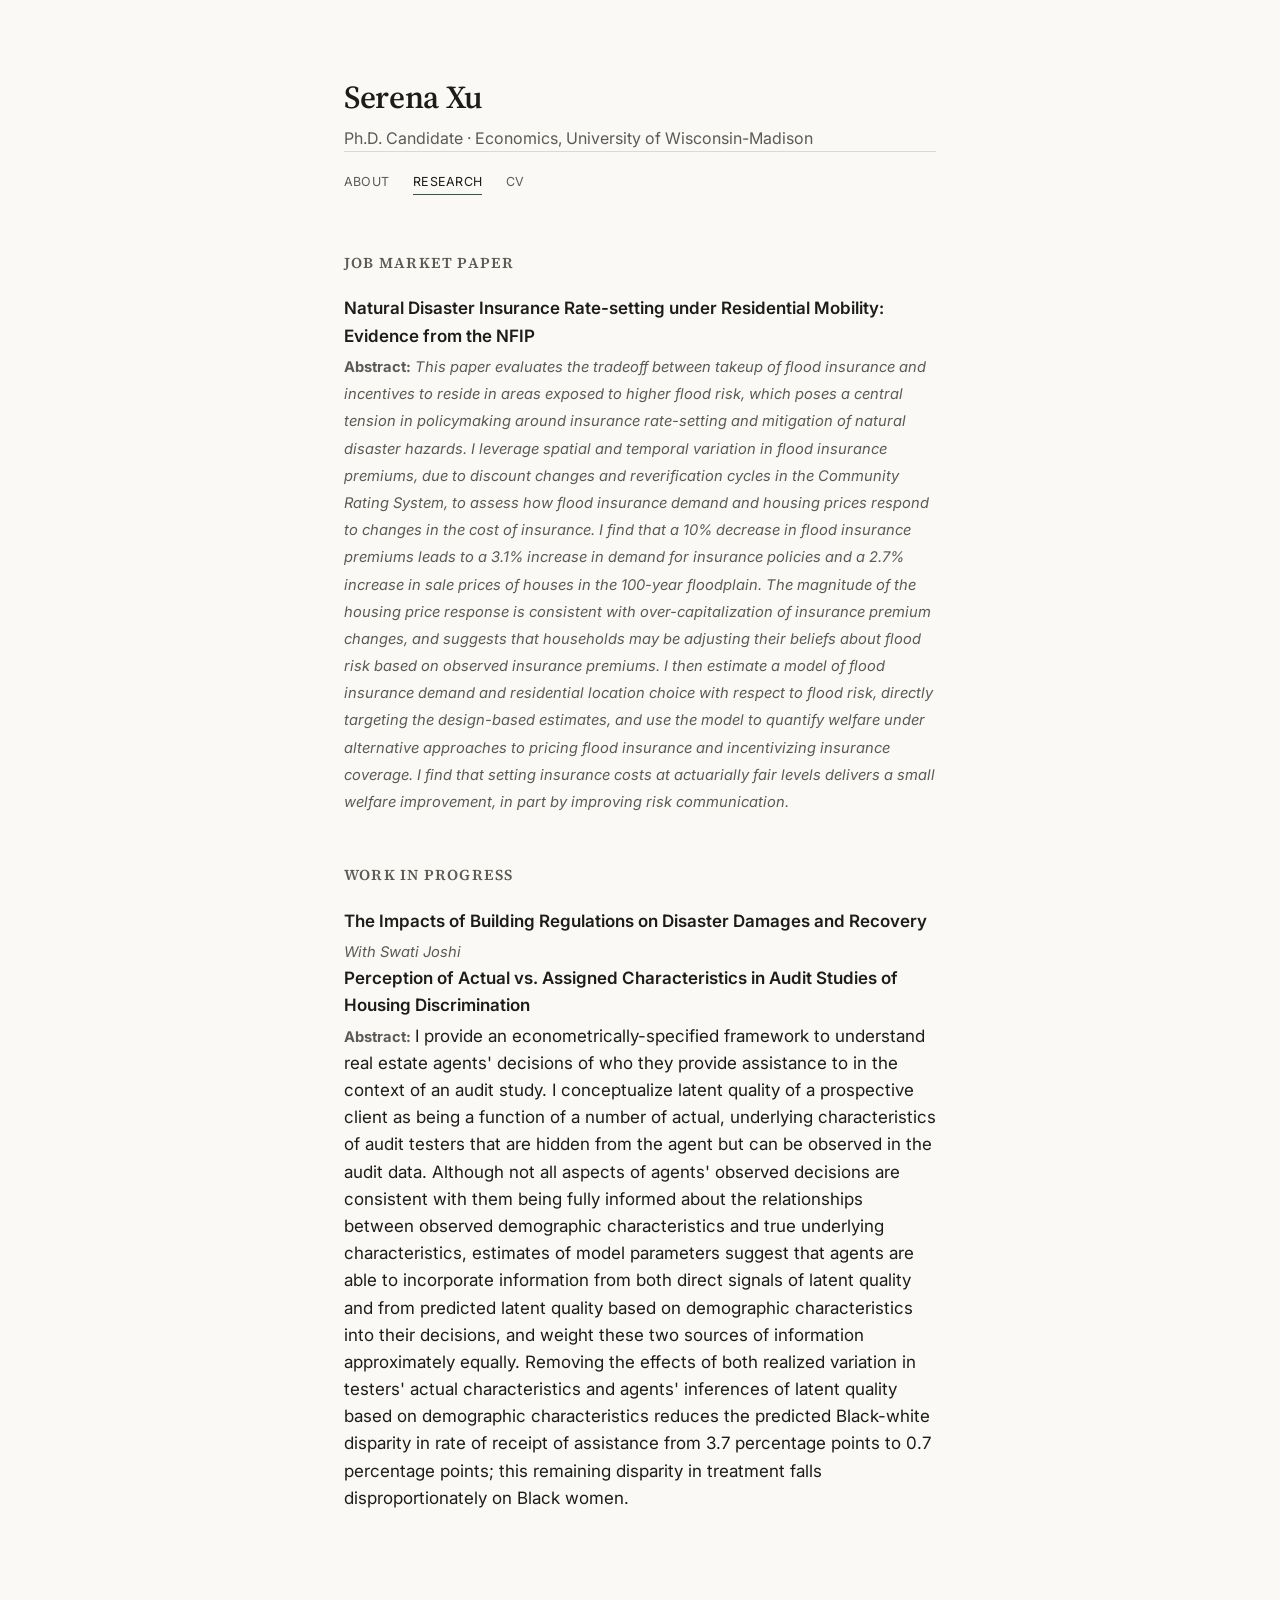
==== research.html @ d0fb4e81 "Add files via upload" ====
<!DOCTYPE html>
<html lang="en">
<head>
<meta charset="UTF-8">
<meta name="viewport" content="width=device-width, initial-scale=1.0">
<title>Research — Serena Xu</title>
<link rel="preconnect" href="https://fonts.googleapis.com">
<link rel="preconnect" href="https://fonts.gstatic.com" crossorigin>
<link href="https://fonts.googleapis.com/css2?family=Source+Serif+4:wght@400;600&family=Inter:wght@400;500&display=swap" rel="stylesheet">
<link rel="stylesheet" href="style.css">
</head>
<body>
<div class="wrap">

  <header class="site-header">
    <h1>Serena Xu</h1>
    <p class="role">Ph.D. Candidate · Economics, University of Wisconsin-Madison</p>
    <nav class="site-nav">
      <a href="index.html">About</a>
      <a href="research.html" aria-current="page">Research</a>
      <a href="cv.pdf">CV</a>
    </nav>
  </header>

  <section>
    <h2 class="section-title">Job Market Paper</h2>
    <ul class="pub-list">
      <div>
        <span class="pub-title">Natural Disaster Insurance Rate-setting under Residential Mobility: Evidence from the NFIP</span>
        <span class="pub-meta"><strong>Abstract:</strong> <em>This paper evaluates the tradeoff between takeup of flood insurance and incentives to reside in areas exposed to higher flood risk, which poses a central tension in policymaking around insurance rate-setting and mitigation of natural disaster hazards. I leverage spatial and temporal variation in flood insurance premiums, due to discount changes and reverification cycles in the Community Rating System, to assess how flood insurance demand and housing prices respond to changes in the cost of insurance. I find that a 10% decrease in flood insurance premiums leads to a 3.1% increase in demand for insurance policies and a 2.7% increase in sale prices of houses in the 100-year floodplain. The magnitude of the housing price response is consistent with over-capitalization of insurance premium changes, and suggests that households may be adjusting their beliefs about flood risk based on observed insurance premiums. I then estimate a model of flood insurance demand and residential location choice with respect to flood risk, directly targeting the design-based estimates, and use the model to quantify welfare under alternative approaches to pricing flood insurance and incentivizing insurance coverage. I find that setting insurance costs at actuarially fair levels delivers a small welfare improvement, in part by improving risk communication.</em></span>
        <!-- <div class="pub-links">
          <a href="#">PDF</a>
        </div> -->
      </div>
  </section>

  <section>
    <h2 class="section-title">Work In Progress</h2>
    <ul class="pub-list">
      <div>
        <span class="pub-title">The Impacts of Building Regulations on Disaster Damages and Recovery</span>
        <span class="pub-meta"><em>With Swati Joshi</em></span>
      </div>

      <div>
        <span class="pub-title">Perception of Actual vs. Assigned Characteristics in Audit Studies of Housing Discrimination</span>
        <span class="pub-meta"><strong>Abstract:</strong> <em></em></span>
        I provide an econometrically-specified framework to understand real estate agents' decisions of who they provide assistance to in the context of an audit study. I conceptualize latent quality of a prospective client as being a function of a number of actual, underlying characteristics of audit testers that are hidden from the agent but can be observed in the audit data. Although not all aspects of agents' observed decisions are consistent with them being fully informed about the relationships between observed demographic characteristics and true underlying characteristics, estimates of model parameters suggest that agents are able to incorporate information from both direct signals of latent quality and from predicted latent quality based on demographic characteristics into their decisions, and weight these two sources of information approximately equally. Removing the effects of both realized variation in testers' actual characteristics and agents' inferences of latent quality based on demographic characteristics reduces the predicted Black-white disparity in rate of receipt of assistance from 3.7 percentage points to 0.7 percentage points; this remaining disparity in treatment falls disproportionately on Black women.
      </div>
  </section>

</div>
</body>
</html>
---- style.css ----
/* ============================================
   Academic site — minimal template
   Edit the values below to change the whole look.
   ============================================ */

:root {
  --bg: #faf9f6;
  --ink: #1c1c1a;
  --ink-soft: #5c5a54;
  --rule: #ddd9d0;
  --accent: #3d5245; /* used sparingly: links, hover, one rule */

  --serif: "Source Serif 4", Georgia, "Times New Roman", serif;
  --sans: "Inter", -apple-system, BlinkMacSystemFont, "Segoe UI", sans-serif;

  --measure: 640px;
}

@media (prefers-color-scheme: dark) {
  :root {
    --bg: #16160f;
    --ink: #e9e7e0;
    --ink-soft: #a6a397;
    --rule: #33322a;
    --accent: #8fae9c;
  }
}

* { box-sizing: border-box; }

html { -webkit-text-size-adjust: 100%; }

body {
  margin: 0;
  background: var(--bg);
  color: var(--ink);
  font-family: var(--sans);
  font-size: 17px;
  line-height: 1.6;
  -webkit-font-smoothing: antialiased;
}

a {
  color: var(--ink);
  text-decoration: underline;
  text-decoration-color: var(--rule);
  text-underline-offset: 3px;
  transition: color 0.15s ease, text-decoration-color 0.15s ease;
}

a:hover, a:focus-visible {
  color: var(--accent);
  text-decoration-color: var(--accent);
}

a:focus-visible, button:focus-visible {
  outline: 2px solid var(--accent);
  outline-offset: 3px;
}

.wrap {
  max-width: var(--measure);
  margin: 0 auto;
  padding: 4.5rem 1.5rem 6rem;
}

/* ---- Header / identity ---- */

.site-header {
  margin-bottom: 3.5rem;
}

.site-header .identity {
  display: flex;
  align-items: center;
  gap: 1.5rem;
  margin-bottom: 1.25rem;
}

.site-header .headshot {
  width: 92px;
  height: 92px;
  border-radius: 8px;
  object-fit: cover;
  flex-shrink: 0;
  background: var(--rule);
}

.site-header h1 {
  font-family: var(--serif);
  font-weight: 600;
  font-size: 2rem;
  margin: 0 0 0.15rem;
  letter-spacing: -0.01em;
}

.site-header .role {
  color: var(--ink-soft);
  font-size: 1rem;
  margin: 0;
}

nav.site-nav {
  display: flex;
  gap: 1.5rem;
  font-size: 0.9rem;
  padding-top: 1.25rem;
  border-top: 1px solid var(--rule);
}

nav.site-nav a {
  text-decoration: none;
  color: var(--ink-soft);
  letter-spacing: 0.02em;
  text-transform: uppercase;
  font-size: 0.78rem;
}

nav.site-nav a:hover,
nav.site-nav a[aria-current="page"] {
  color: var(--ink);
}

nav.site-nav a[aria-current="page"] {
  border-bottom: 1px solid var(--accent);
  padding-bottom: 2px;
}

/* ---- Section rhythm ---- */

section { margin-bottom: 3rem; }

h2.section-title {
  font-family: var(--serif);
  font-size: 0.95rem;
  font-weight: 600;
  text-transform: uppercase;
  letter-spacing: 0.08em;
  color: var(--ink-soft);
  margin: 0 0 1.25rem;
}

p { margin: 0 0 1rem; }

/* ---- Publications list ---- */

.pub-list {
  list-style: none;
  margin: 0;
  padding: 0;
}

.pub-list li {
  padding: 1rem 0;
  border-top: 1px solid var(--rule);
  display: grid;
  grid-template-columns: 3.4rem 1fr;
  gap: 1rem;
}

.pub-list li:last-child { border-bottom: 1px solid var(--rule); }

.pub-year {
  font-family: var(--serif);
  color: var(--ink-soft);
  font-size: 0.9rem;
  padding-top: 0.15rem;
}

.pub-title {
  font-weight: 600;
  display: block;
  margin-bottom: 0.2rem;
}

.pub-meta {
  color: var(--ink-soft);
  font-size: 0.92rem;
}

.pub-links {
  font-size: 0.85rem;
  margin-top: 0.35rem;
}

.pub-links a { margin-right: 1rem; }

/* ---- CV / timeline blocks ---- */

.entry {
  padding: 1rem 0;
  border-top: 1px solid var(--rule);
  display: grid;
  grid-template-columns: 6.5rem 1fr;
  gap: 1rem;
}

.entry:last-child { border-bottom: 1px solid var(--rule); }

.entry-date {
  color: var(--ink-soft);
  font-size: 0.88rem;
  padding-top: 0.1rem;
}

.entry-title { font-weight: 600; margin: 0 0 0.15rem; }
.entry-org { color: var(--ink-soft); font-size: 0.95rem; margin: 0; }

/* ---- Contact / footer ---- */

.contact-list {
  list-style: none;
  margin: 0;
  padding: 0;
  font-size: 0.95rem;
}

.contact-list li { margin-bottom: 0.4rem; }
.contact-list span {
  display: inline-block;
  width: 5.5rem;
  color: var(--ink-soft);
}

footer.site-footer {
  margin-top: 4rem;
  padding-top: 1.5rem;
  border-top: 1px solid var(--rule);
  color: var(--ink-soft);
  font-size: 0.82rem;
}

/* ---- Utility ---- */

.download-btn {
  display: inline-block;
  border: 1px solid var(--ink);
  padding: 0.5rem 1rem;
  font-size: 0.85rem;
  text-decoration: none;
  margin-top: 0.5rem;
}

.download-btn:hover {
  background: var(--ink);
  color: var(--bg);
}

@media (max-width: 480px) {
  .wrap { padding: 3rem 1.25rem 4rem; }
  .pub-list li, .entry { grid-template-columns: 1fr; gap: 0.25rem; }
  nav.site-nav { flex-wrap: wrap; row-gap: 0.5rem; }
  .site-header .identity { gap: 1rem; }
  .site-header .headshot { width: 72px; height: 72px; }
}

@media (prefers-reduced-motion: reduce) {
  * { transition: none !important; }
}
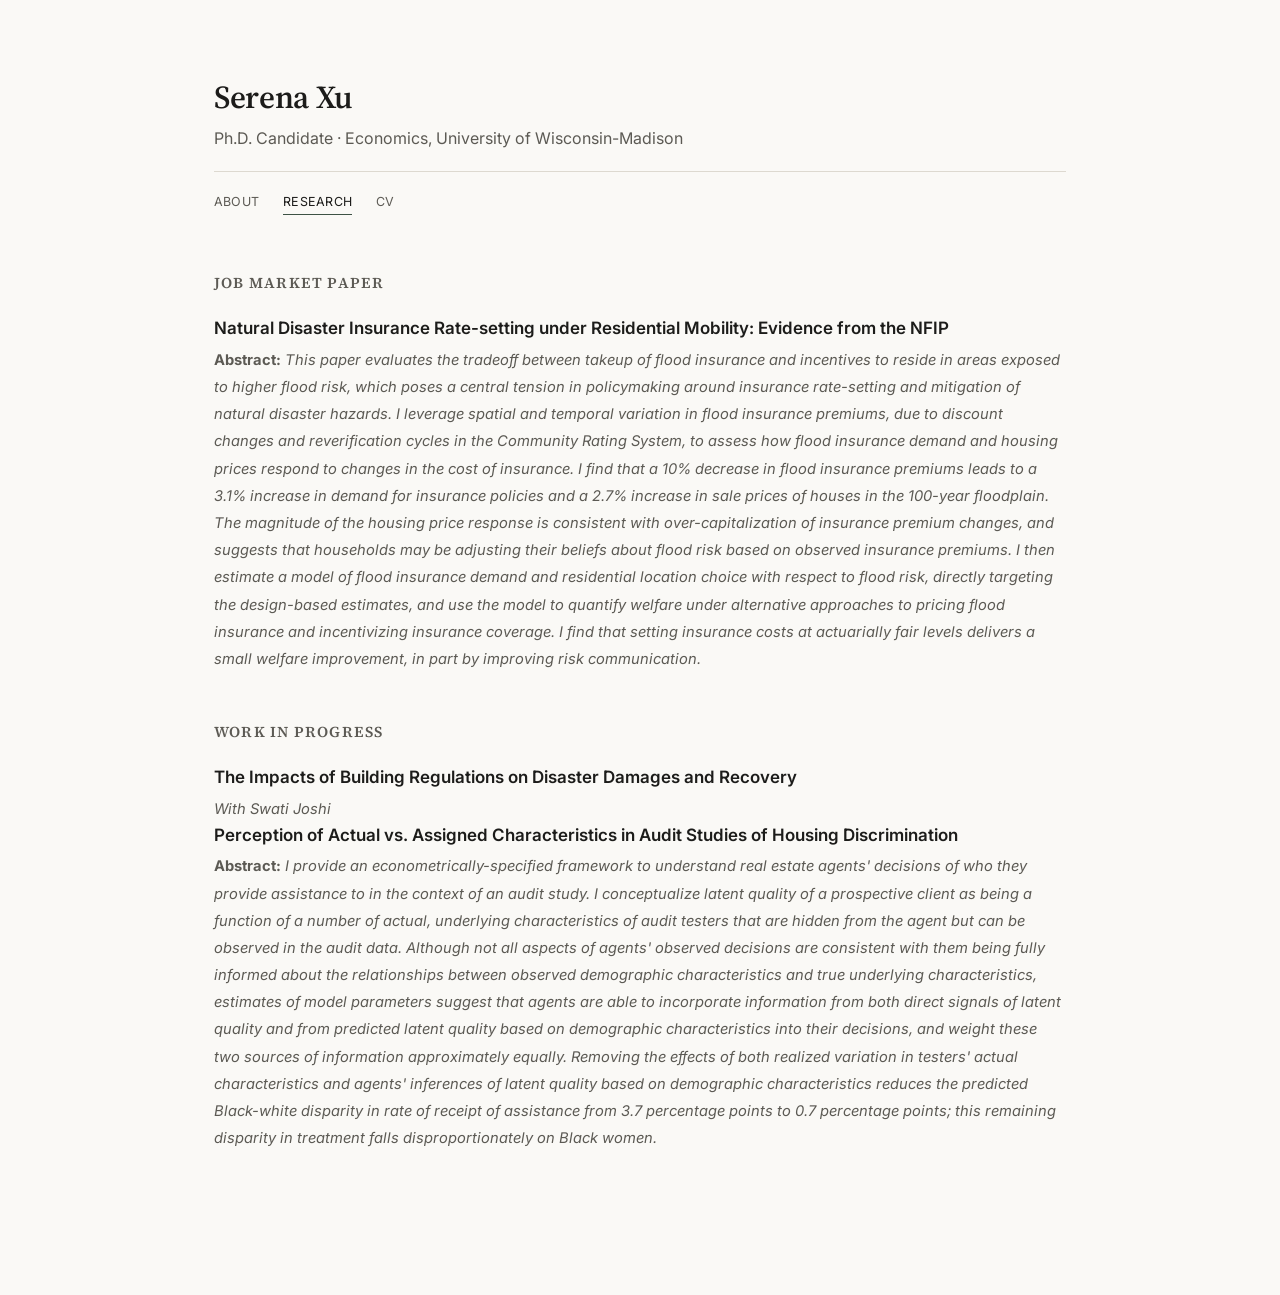
==== commit ab9a4ad1: "Add files via upload" ====
--- a/research.html
+++ b/research.html
@@ -18,7 +18,7 @@
     <nav class="site-nav">
       <a href="index.html">About</a>
       <a href="research.html" aria-current="page">Research</a>
-      <a href="cv.pdf">CV</a>
+      <a href="CV.pdf">CV</a>
     </nav>
   </header>
 
@@ -44,8 +44,8 @@
 
       <div>
         <span class="pub-title">Perception of Actual vs. Assigned Characteristics in Audit Studies of Housing Discrimination</span>
-        <span class="pub-meta"><strong>Abstract:</strong> <em></em></span>
-        I provide an econometrically-specified framework to understand real estate agents' decisions of who they provide assistance to in the context of an audit study. I conceptualize latent quality of a prospective client as being a function of a number of actual, underlying characteristics of audit testers that are hidden from the agent but can be observed in the audit data. Although not all aspects of agents' observed decisions are consistent with them being fully informed about the relationships between observed demographic characteristics and true underlying characteristics, estimates of model parameters suggest that agents are able to incorporate information from both direct signals of latent quality and from predicted latent quality based on demographic characteristics into their decisions, and weight these two sources of information approximately equally. Removing the effects of both realized variation in testers' actual characteristics and agents' inferences of latent quality based on demographic characteristics reduces the predicted Black-white disparity in rate of receipt of assistance from 3.7 percentage points to 0.7 percentage points; this remaining disparity in treatment falls disproportionately on Black women.
+        <span class="pub-meta"><strong>Abstract:</strong> <em>I provide an econometrically-specified framework to understand real estate agents' decisions of who they provide assistance to in the context of an audit study. I conceptualize latent quality of a prospective client as being a function of a number of actual, underlying characteristics of audit testers that are hidden from the agent but can be observed in the audit data. Although not all aspects of agents' observed decisions are consistent with them being fully informed about the relationships between observed demographic characteristics and true underlying characteristics, estimates of model parameters suggest that agents are able to incorporate information from both direct signals of latent quality and from predicted latent quality based on demographic characteristics into their decisions, and weight these two sources of information approximately equally. Removing the effects of both realized variation in testers' actual characteristics and agents' inferences of latent quality based on demographic characteristics reduces the predicted Black-white disparity in rate of receipt of assistance from 3.7 percentage points to 0.7 percentage points; this remaining disparity in treatment falls disproportionately on Black women.</em></span>
+        
       </div>
   </section>
 
--- a/style.css
+++ b/style.css
@@ -13,7 +13,7 @@
   --serif: "Source Serif 4", Georgia, "Times New Roman", serif;
   --sans: "Inter", -apple-system, BlinkMacSystemFont, "Segoe UI", sans-serif;
 
-  --measure: 640px;
+  --measure: 900px;
 }
 
 @media (prefers-color-scheme: dark) {
@@ -70,22 +70,6 @@
   margin-bottom: 3.5rem;
 }
 
-.site-header .identity {
-  display: flex;
-  align-items: center;
-  gap: 1.5rem;
-  margin-bottom: 1.25rem;
-}
-
-.site-header .headshot {
-  width: 92px;
-  height: 92px;
-  border-radius: 8px;
-  object-fit: cover;
-  flex-shrink: 0;
-  background: var(--rule);
-}
-
 .site-header h1 {
   font-family: var(--serif);
   font-weight: 600;
@@ -97,7 +81,7 @@
 .site-header .role {
   color: var(--ink-soft);
   font-size: 1rem;
-  margin: 0;
+  margin: 0 0 1.25rem;
 }
 
 nav.site-nav {
@@ -129,6 +113,23 @@
 /* ---- Section rhythm ---- */
 
 section { margin-bottom: 3rem; }
+
+.about-block {
+  display: flex;
+  gap: 2.25rem;
+  align-items: flex-start;
+}
+
+.about-photo {
+  width: 220px;
+  height: 275px;
+  object-fit: cover;
+  border-radius: 6px;
+  flex-shrink: 0;
+  background: var(--rule);
+}
+
+.about-text { min-width: 0; }
 
 h2.section-title {
   font-family: var(--serif);
@@ -250,8 +251,8 @@
   .wrap { padding: 3rem 1.25rem 4rem; }
   .pub-list li, .entry { grid-template-columns: 1fr; gap: 0.25rem; }
   nav.site-nav { flex-wrap: wrap; row-gap: 0.5rem; }
-  .site-header .identity { gap: 1rem; }
-  .site-header .headshot { width: 72px; height: 72px; }
+  .about-block { flex-direction: column; gap: 1.25rem; }
+  .about-photo { width: 140px; height: 175px; }
 }
 
 @media (prefers-reduced-motion: reduce) {
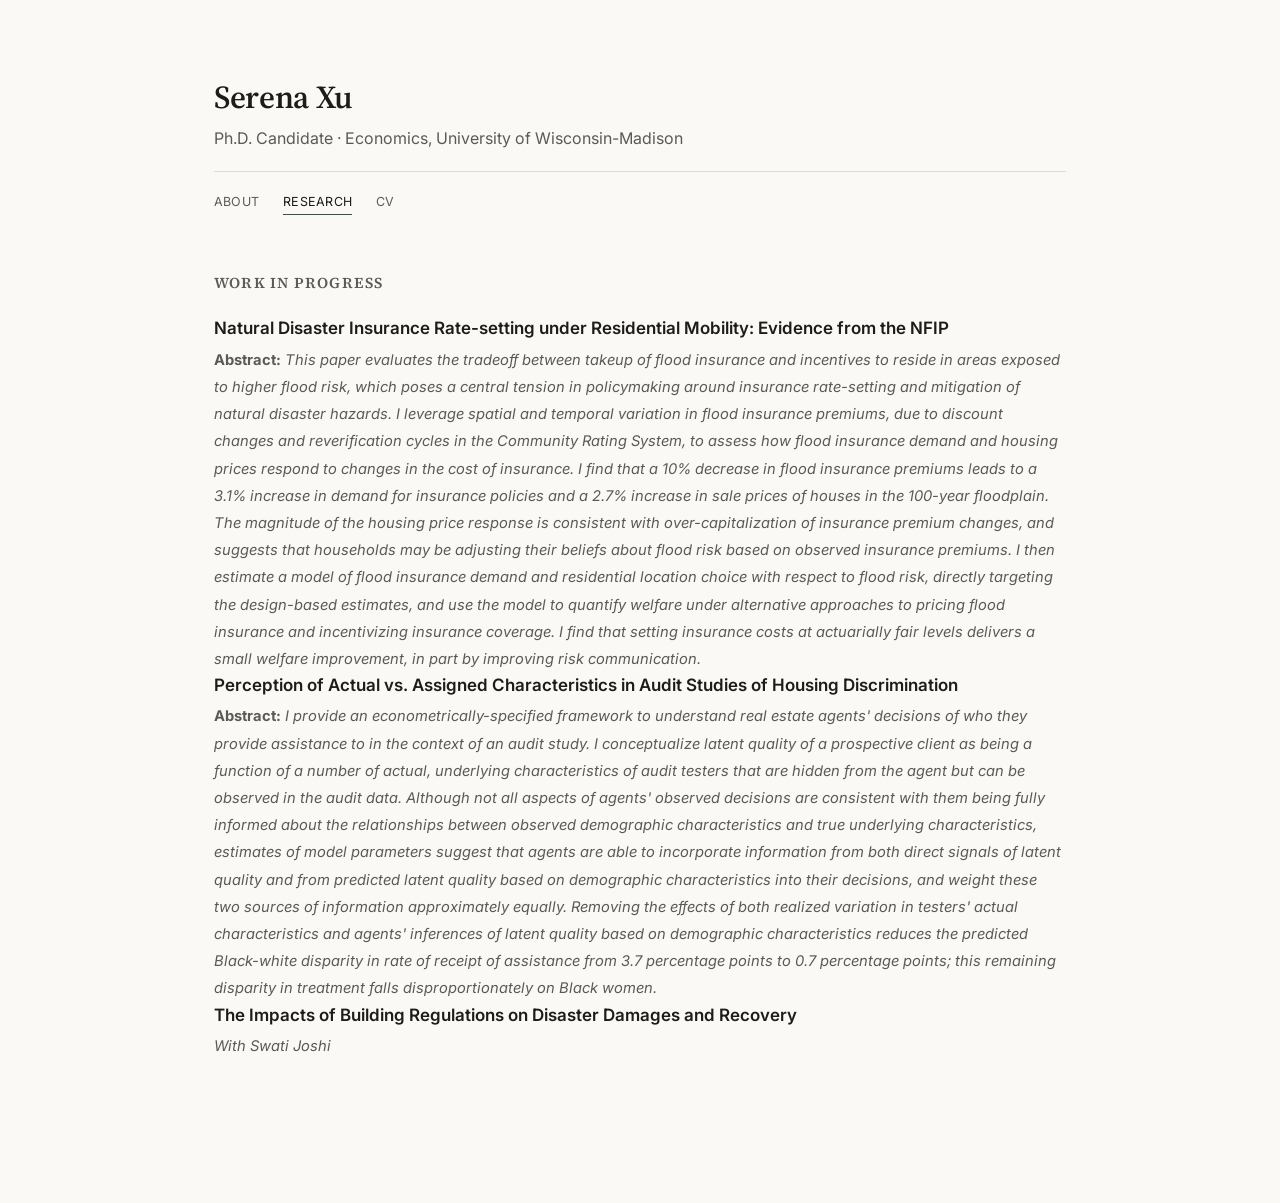
==== commit 780249f6: "Update research page" ====
--- a/research.html
+++ b/research.html
@@ -23,7 +23,7 @@
   </header>
 
   <section>
-    <h2 class="section-title">Job Market Paper</h2>
+    <h2 class="section-title">Work In Progress</h2>
     <ul class="pub-list">
       <div>
         <span class="pub-title">Natural Disaster Insurance Rate-setting under Residential Mobility: Evidence from the NFIP</span>
@@ -32,21 +32,17 @@
           <a href="#">PDF</a>
         </div> -->
       </div>
-  </section>
-
-  <section>
-    <h2 class="section-title">Work In Progress</h2>
-    <ul class="pub-list">
-      <div>
-        <span class="pub-title">The Impacts of Building Regulations on Disaster Damages and Recovery</span>
-        <span class="pub-meta"><em>With Swati Joshi</em></span>
-      </div>
 
       <div>
         <span class="pub-title">Perception of Actual vs. Assigned Characteristics in Audit Studies of Housing Discrimination</span>
         <span class="pub-meta"><strong>Abstract:</strong> <em>I provide an econometrically-specified framework to understand real estate agents' decisions of who they provide assistance to in the context of an audit study. I conceptualize latent quality of a prospective client as being a function of a number of actual, underlying characteristics of audit testers that are hidden from the agent but can be observed in the audit data. Although not all aspects of agents' observed decisions are consistent with them being fully informed about the relationships between observed demographic characteristics and true underlying characteristics, estimates of model parameters suggest that agents are able to incorporate information from both direct signals of latent quality and from predicted latent quality based on demographic characteristics into their decisions, and weight these two sources of information approximately equally. Removing the effects of both realized variation in testers' actual characteristics and agents' inferences of latent quality based on demographic characteristics reduces the predicted Black-white disparity in rate of receipt of assistance from 3.7 percentage points to 0.7 percentage points; this remaining disparity in treatment falls disproportionately on Black women.</em></span>
         
       </div>
+      
+      <div>
+        <span class="pub-title">The Impacts of Building Regulations on Disaster Damages and Recovery</span>
+        <span class="pub-meta"><em>With Swati Joshi</em></span>
+      </div>
   </section>
 
 </div>
--- a/style.css
+++ b/style.css
@@ -219,7 +219,6 @@
 .contact-list li { margin-bottom: 0.4rem; }
 .contact-list span {
   display: inline-block;
-  width: 5.5rem;
   color: var(--ink-soft);
 }
 
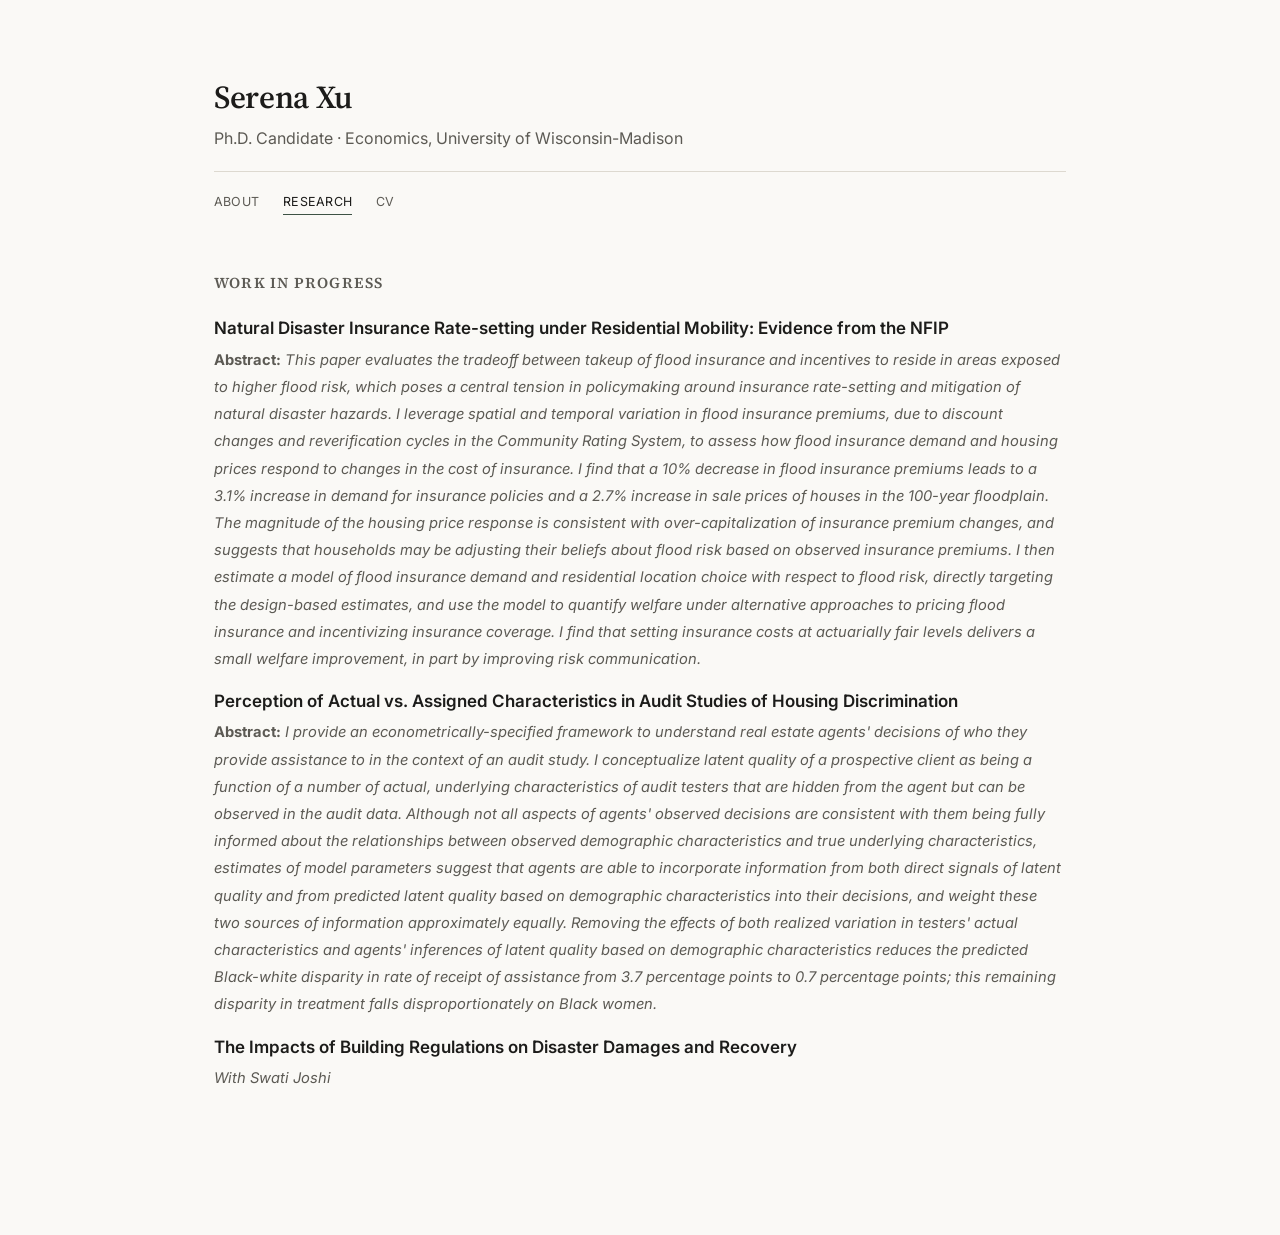
==== commit b6039f52: "Add pub-item class label to items in research.html" ====
--- a/research.html
+++ b/research.html
@@ -25,7 +25,7 @@
   <section>
     <h2 class="section-title">Work In Progress</h2>
     <ul class="pub-list">
-      <div>
+      <div class="pub-item">
         <span class="pub-title">Natural Disaster Insurance Rate-setting under Residential Mobility: Evidence from the NFIP</span>
         <span class="pub-meta"><strong>Abstract:</strong> <em>This paper evaluates the tradeoff between takeup of flood insurance and incentives to reside in areas exposed to higher flood risk, which poses a central tension in policymaking around insurance rate-setting and mitigation of natural disaster hazards. I leverage spatial and temporal variation in flood insurance premiums, due to discount changes and reverification cycles in the Community Rating System, to assess how flood insurance demand and housing prices respond to changes in the cost of insurance. I find that a 10% decrease in flood insurance premiums leads to a 3.1% increase in demand for insurance policies and a 2.7% increase in sale prices of houses in the 100-year floodplain. The magnitude of the housing price response is consistent with over-capitalization of insurance premium changes, and suggests that households may be adjusting their beliefs about flood risk based on observed insurance premiums. I then estimate a model of flood insurance demand and residential location choice with respect to flood risk, directly targeting the design-based estimates, and use the model to quantify welfare under alternative approaches to pricing flood insurance and incentivizing insurance coverage. I find that setting insurance costs at actuarially fair levels delivers a small welfare improvement, in part by improving risk communication.</em></span>
         <!-- <div class="pub-links">
@@ -33,15 +33,16 @@
         </div> -->
       </div>
 
-      <div>
+      <div class="pub-item">
         <span class="pub-title">Perception of Actual vs. Assigned Characteristics in Audit Studies of Housing Discrimination</span>
         <span class="pub-meta"><strong>Abstract:</strong> <em>I provide an econometrically-specified framework to understand real estate agents' decisions of who they provide assistance to in the context of an audit study. I conceptualize latent quality of a prospective client as being a function of a number of actual, underlying characteristics of audit testers that are hidden from the agent but can be observed in the audit data. Although not all aspects of agents' observed decisions are consistent with them being fully informed about the relationships between observed demographic characteristics and true underlying characteristics, estimates of model parameters suggest that agents are able to incorporate information from both direct signals of latent quality and from predicted latent quality based on demographic characteristics into their decisions, and weight these two sources of information approximately equally. Removing the effects of both realized variation in testers' actual characteristics and agents' inferences of latent quality based on demographic characteristics reduces the predicted Black-white disparity in rate of receipt of assistance from 3.7 percentage points to 0.7 percentage points; this remaining disparity in treatment falls disproportionately on Black women.</em></span>
-        
+        <span></span>
       </div>
       
-      <div>
+      <div class="pub-item">
         <span class="pub-title">The Impacts of Building Regulations on Disaster Damages and Recovery</span>
         <span class="pub-meta"><em>With Swati Joshi</em></span>
+        <span></span>
       </div>
   </section>
 
--- a/style.css
+++ b/style.css
@@ -151,6 +151,10 @@
   padding: 0;
 }
 
+.pub-item{
+  margin-bottom: 16px;
+}
+
 .pub-list li {
   padding: 1rem 0;
   border-top: 1px solid var(--rule);
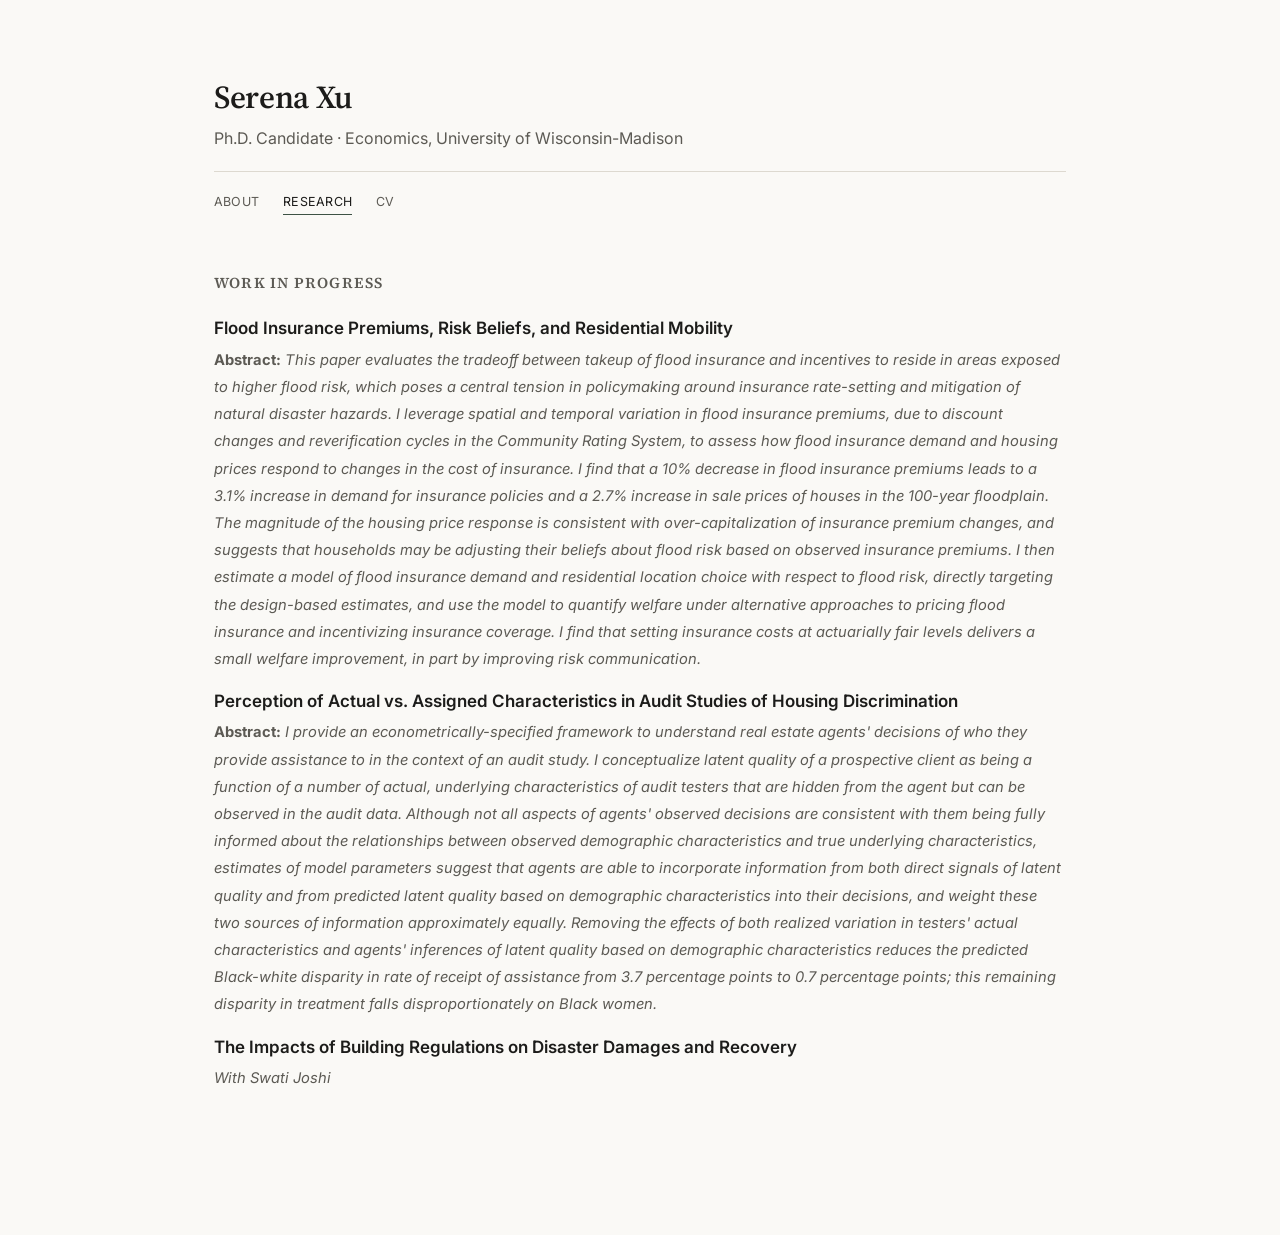
==== commit 6dae7666: "Update publication title in research.html" ====
--- a/research.html
+++ b/research.html
@@ -26,7 +26,7 @@
     <h2 class="section-title">Work In Progress</h2>
     <ul class="pub-list">
       <div class="pub-item">
-        <span class="pub-title">Natural Disaster Insurance Rate-setting under Residential Mobility: Evidence from the NFIP</span>
+        <span class="pub-title">Flood Insurance Premiums, Risk Beliefs, and Residential Mobility</span>
         <span class="pub-meta"><strong>Abstract:</strong> <em>This paper evaluates the tradeoff between takeup of flood insurance and incentives to reside in areas exposed to higher flood risk, which poses a central tension in policymaking around insurance rate-setting and mitigation of natural disaster hazards. I leverage spatial and temporal variation in flood insurance premiums, due to discount changes and reverification cycles in the Community Rating System, to assess how flood insurance demand and housing prices respond to changes in the cost of insurance. I find that a 10% decrease in flood insurance premiums leads to a 3.1% increase in demand for insurance policies and a 2.7% increase in sale prices of houses in the 100-year floodplain. The magnitude of the housing price response is consistent with over-capitalization of insurance premium changes, and suggests that households may be adjusting their beliefs about flood risk based on observed insurance premiums. I then estimate a model of flood insurance demand and residential location choice with respect to flood risk, directly targeting the design-based estimates, and use the model to quantify welfare under alternative approaches to pricing flood insurance and incentivizing insurance coverage. I find that setting insurance costs at actuarially fair levels delivers a small welfare improvement, in part by improving risk communication.</em></span>
         <!-- <div class="pub-links">
           <a href="#">PDF</a>
